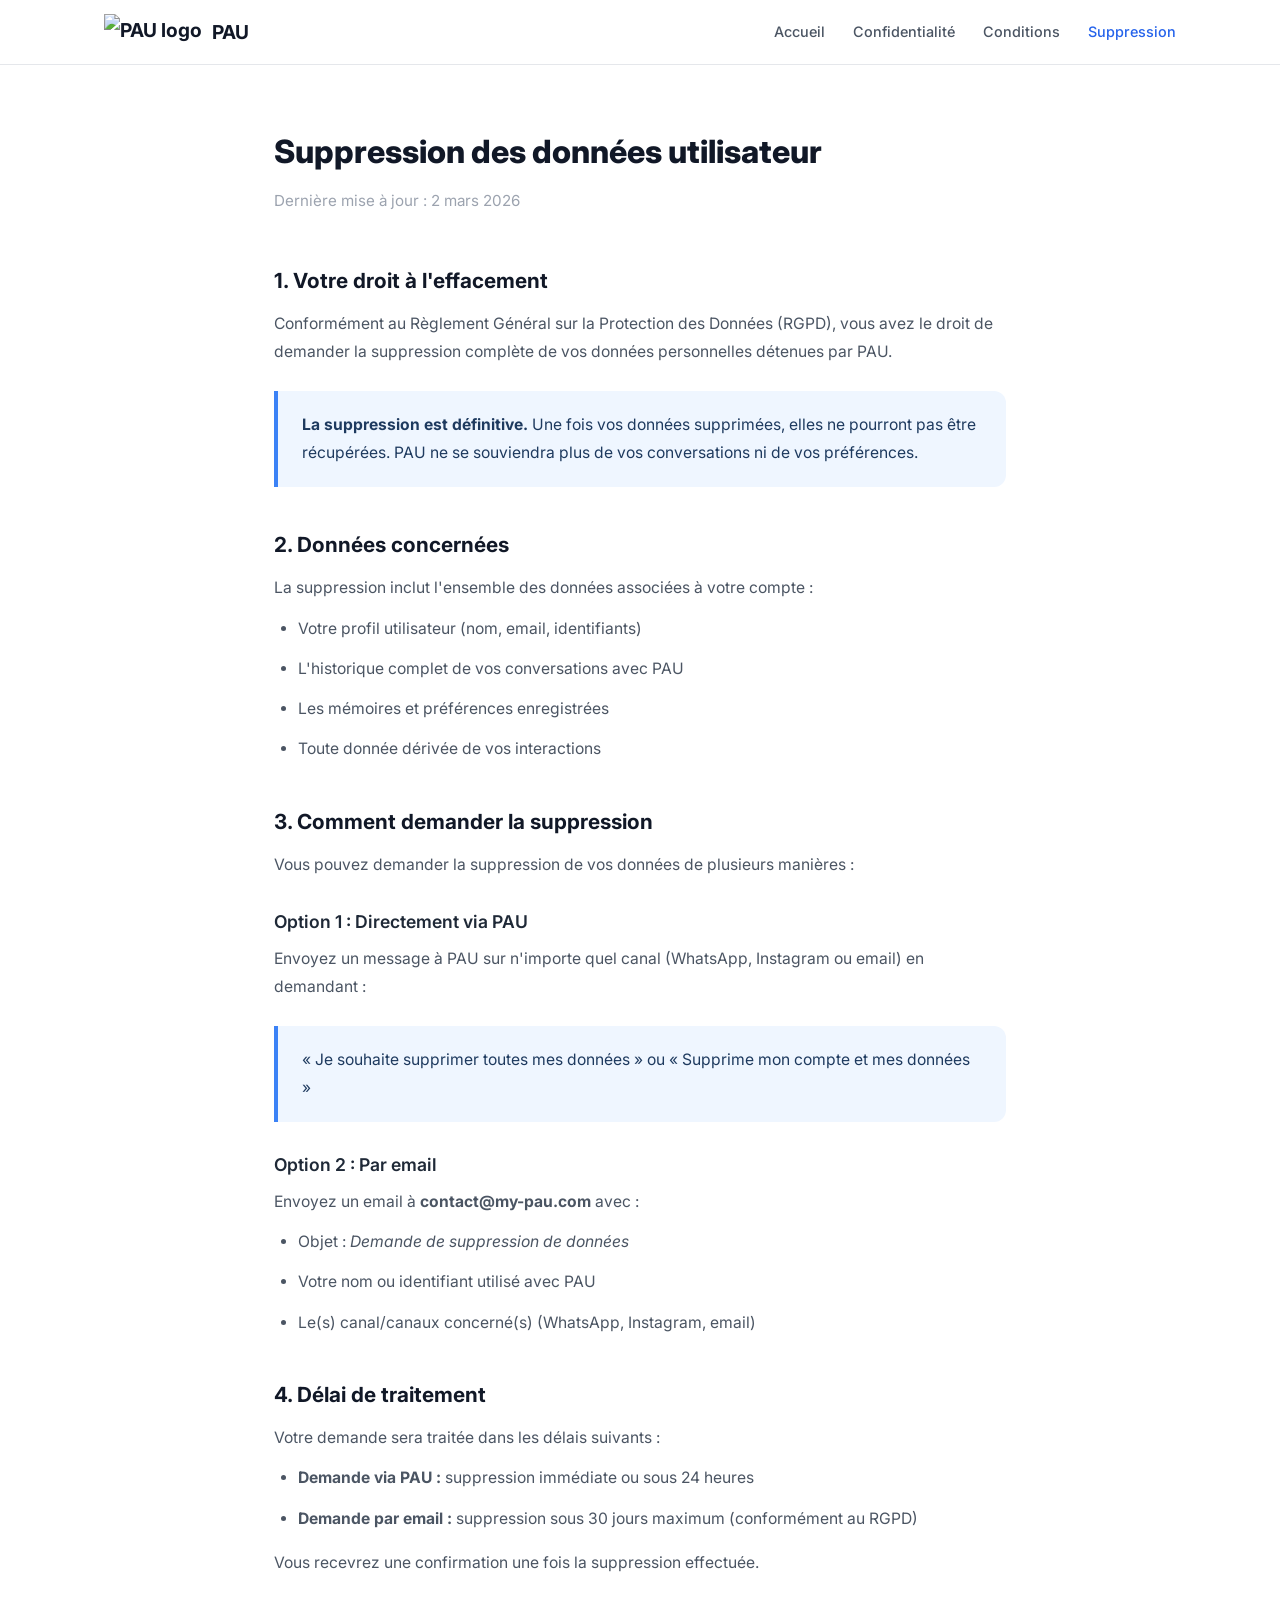
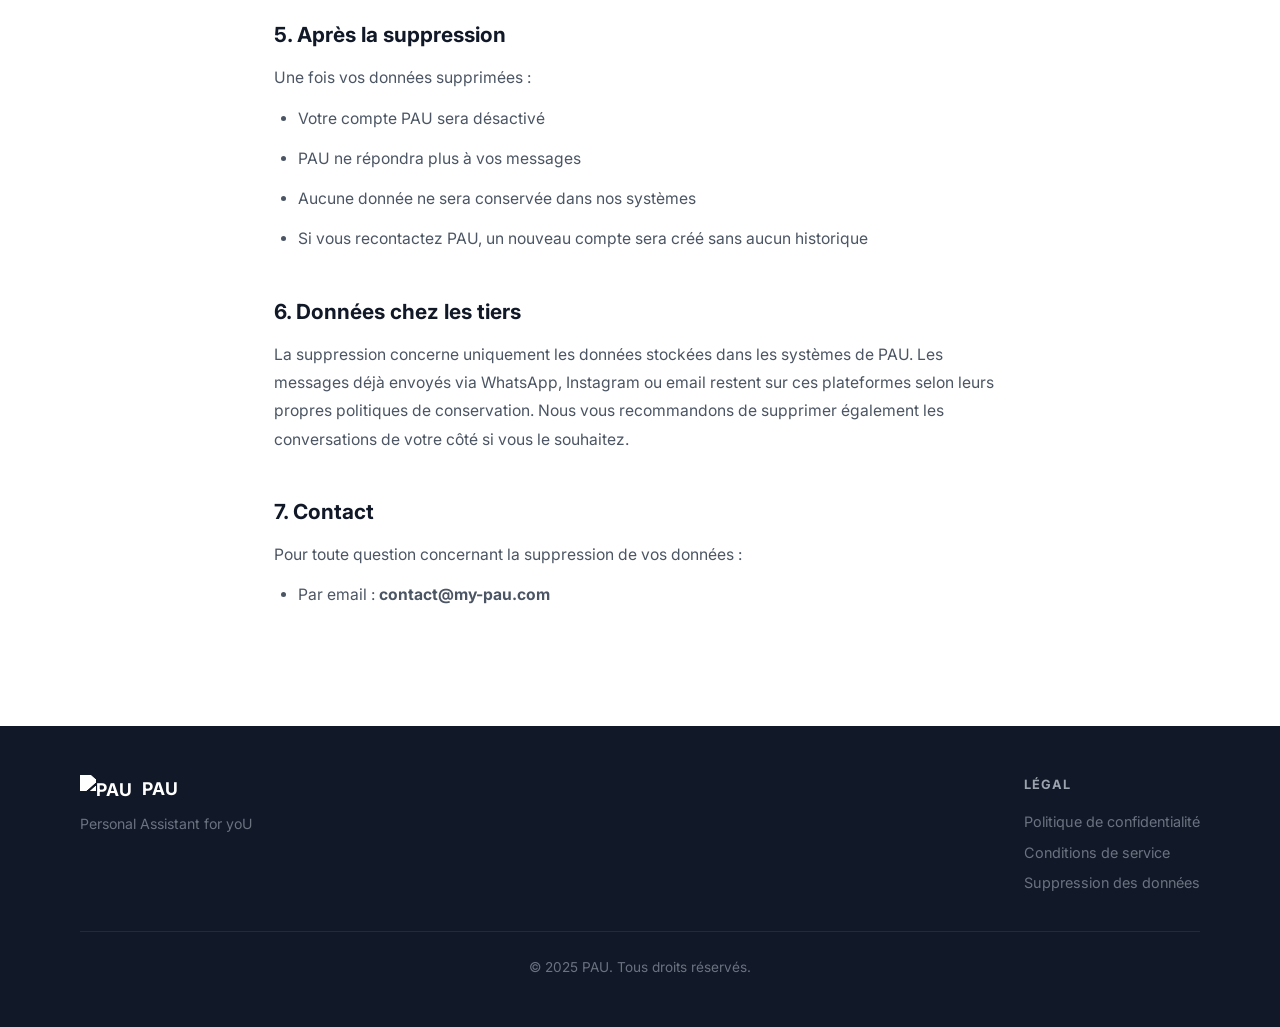
==== data-deletion.html @ 05dbeac0 "Add files via upload" ====
<!DOCTYPE html>
<html lang="fr">
<head>
  <meta charset="UTF-8" />
  <meta name="viewport" content="width=device-width, initial-scale=1.0" />
  <title>Suppression des donn&eacute;es - PAU</title>
  <link rel="preconnect" href="https://fonts.googleapis.com" />
  <link href="https://fonts.googleapis.com/css2?family=Inter:wght@400;500;600;700;800&display=swap" rel="stylesheet" />
  <link rel="stylesheet" href="style.css" />
  <link rel="icon" href="images/logo.png" type="image/png" />
</head>
<body>

  <!-- Nav -->
  <nav class="navbar">
    <div class="navbar-inner">
      <a href="index.html" class="navbar-brand">
        <img src="images/logo.png" alt="PAU logo" />
        PAU
      </a>
      <button class="menu-toggle" aria-label="Menu" onclick="document.querySelector('.navbar-links').classList.toggle('open')">
        <span></span><span></span><span></span>
      </button>
      <ul class="navbar-links">
        <li><a href="index.html">Accueil</a></li>
        <li><a href="privacy.html">Confidentialit&eacute;</a></li>
        <li><a href="terms.html">Conditions</a></li>
        <li><a href="data-deletion.html" class="active">Suppression</a></li>
      </ul>
    </div>
  </nav>

  <!-- Content -->
  <main class="page-content">
    <h1>Suppression des donn&eacute;es utilisateur</h1>
    <p class="subtitle">Derni&egrave;re mise &agrave; jour : 2 mars 2026</p>

    <h2>1. Votre droit &agrave; l'effacement</h2>
    <p>Conform&eacute;ment au R&egrave;glement G&eacute;n&eacute;ral sur la Protection des Donn&eacute;es (RGPD), vous avez le droit de demander la suppression compl&egrave;te de vos donn&eacute;es personnelles d&eacute;tenues par PAU.</p>

    <div class="info-box">
      <p><strong>La suppression est d&eacute;finitive.</strong> Une fois vos donn&eacute;es supprim&eacute;es, elles ne pourront pas &ecirc;tre r&eacute;cup&eacute;r&eacute;es. PAU ne se souviendra plus de vos conversations ni de vos pr&eacute;f&eacute;rences.</p>
    </div>

    <h2>2. Donn&eacute;es concern&eacute;es</h2>
    <p>La suppression inclut l'ensemble des donn&eacute;es associ&eacute;es &agrave; votre compte :</p>
    <ul>
      <li>Votre profil utilisateur (nom, email, identifiants)</li>
      <li>L'historique complet de vos conversations avec PAU</li>
      <li>Les m&eacute;moires et pr&eacute;f&eacute;rences enregistr&eacute;es</li>
      <li>Toute donn&eacute;e d&eacute;riv&eacute;e de vos interactions</li>
    </ul>

    <h2>3. Comment demander la suppression</h2>
    <p>Vous pouvez demander la suppression de vos donn&eacute;es de plusieurs mani&egrave;res :</p>

    <h3>Option 1 : Directement via PAU</h3>
    <p>Envoyez un message &agrave; PAU sur n'importe quel canal (WhatsApp, Instagram ou email) en demandant :</p>
    <div class="info-box">
      <p>&laquo; Je souhaite supprimer toutes mes donn&eacute;es &raquo; ou &laquo; Supprime mon compte et mes donn&eacute;es &raquo;</p>
    </div>

    <h3>Option 2 : Par email</h3>
    <p>Envoyez un email &agrave; <strong>contact@my-pau.com</strong> avec :</p>
    <ul>
      <li>Objet : <em>Demande de suppression de donn&eacute;es</em></li>
      <li>Votre nom ou identifiant utilis&eacute; avec PAU</li>
      <li>Le(s) canal/canaux concern&eacute;(s) (WhatsApp, Instagram, email)</li>
    </ul>

    <h2>4. D&eacute;lai de traitement</h2>
    <p>Votre demande sera trait&eacute;e dans les d&eacute;lais suivants :</p>
    <ul>
      <li><strong>Demande via PAU :</strong> suppression imm&eacute;diate ou sous 24 heures</li>
      <li><strong>Demande par email :</strong> suppression sous 30 jours maximum (conform&eacute;ment au RGPD)</li>
    </ul>
    <p>Vous recevrez une confirmation une fois la suppression effectu&eacute;e.</p>

    <h2>5. Apr&egrave;s la suppression</h2>
    <p>Une fois vos donn&eacute;es supprim&eacute;es :</p>
    <ul>
      <li>Votre compte PAU sera d&eacute;sactiv&eacute;</li>
      <li>PAU ne r&eacute;pondra plus &agrave; vos messages</li>
      <li>Aucune donn&eacute;e ne sera conserv&eacute;e dans nos syst&egrave;mes</li>
      <li>Si vous recontactez PAU, un nouveau compte sera cr&eacute;&eacute; sans aucun historique</li>
    </ul>

    <h2>6. Donn&eacute;es chez les tiers</h2>
    <p>La suppression concerne uniquement les donn&eacute;es stock&eacute;es dans les syst&egrave;mes de PAU. Les messages d&eacute;j&agrave; envoy&eacute;s via WhatsApp, Instagram ou email restent sur ces plateformes selon leurs propres politiques de conservation. Nous vous recommandons de supprimer &eacute;galement les conversations de votre c&ocirc;t&eacute; si vous le souhaitez.</p>

    <h2>7. Contact</h2>
    <p>Pour toute question concernant la suppression de vos donn&eacute;es :</p>
    <ul>
      <li>Par email : <strong>contact@my-pau.com</strong></li>
    </ul>
  </main>

  <!-- Footer -->
  <footer class="footer">
    <div class="footer-inner">
      <div>
        <div class="footer-brand">
          <img src="images/logo.png" alt="PAU" />
          PAU
        </div>
        <p class="footer-tagline">Personal Assistant for yoU</p>
      </div>
      <div class="footer-links">
        <div class="footer-col">
          <h4>L&eacute;gal</h4>
          <ul>
            <li><a href="privacy.html">Politique de confidentialit&eacute;</a></li>
            <li><a href="terms.html">Conditions de service</a></li>
            <li><a href="data-deletion.html">Suppression des donn&eacute;es</a></li>
          </ul>
        </div>
      </div>
    </div>
    <div class="footer-bottom">
      &copy; 2025 PAU. Tous droits r&eacute;serv&eacute;s.
    </div>
  </footer>

</body>
</html>
---- style.css ----
/* ── Reset & Base ─────────────────────────────────── */
*,
*::before,
*::after {
  margin: 0;
  padding: 0;
  box-sizing: border-box;
}

:root {
  --blue-50: #eff6ff;
  --blue-100: #dbeafe;
  --blue-200: #bfdbfe;
  --blue-400: #60a5fa;
  --blue-500: #3b82f6;
  --blue-600: #2563eb;
  --blue-700: #1d4ed8;
  --blue-900: #1e3a5f;
  --gray-50: #f9fafb;
  --gray-100: #f3f4f6;
  --gray-200: #e5e7eb;
  --gray-400: #9ca3af;
  --gray-500: #6b7280;
  --gray-600: #4b5563;
  --gray-700: #374151;
  --gray-800: #1f2937;
  --gray-900: #111827;
  --white: #ffffff;
  --radius: 16px;
  --shadow: 0 1px 3px rgba(0, 0, 0, 0.06), 0 4px 12px rgba(0, 0, 0, 0.04);
  --shadow-lg: 0 4px 24px rgba(0, 0, 0, 0.08);
}

html {
  scroll-behavior: smooth;
  font-size: 16px;
}

body {
  font-family: "Inter", -apple-system, BlinkMacSystemFont, "Segoe UI", Roboto,
    sans-serif;
  color: var(--gray-800);
  background: var(--white);
  line-height: 1.7;
  -webkit-font-smoothing: antialiased;
}

a {
  color: var(--blue-600);
  text-decoration: none;
  transition: color 0.2s;
}

a:hover {
  color: var(--blue-700);
}

img {
  max-width: 100%;
  display: block;
}

/* ── Navigation ──────────────────────────────────── */
.navbar {
  position: sticky;
  top: 0;
  z-index: 100;
  background: rgba(255, 255, 255, 0.85);
  backdrop-filter: blur(16px);
  -webkit-backdrop-filter: blur(16px);
  border-bottom: 1px solid var(--gray-200);
}

.navbar-inner {
  max-width: 1120px;
  margin: 0 auto;
  padding: 0 24px;
  height: 64px;
  display: flex;
  align-items: center;
  justify-content: space-between;
}

.navbar-brand {
  display: flex;
  align-items: center;
  gap: 10px;
  font-weight: 700;
  font-size: 1.2rem;
  color: var(--gray-900);
}

.navbar-brand img {
  height: 36px;
  width: auto;
}

.navbar-links {
  display: flex;
  gap: 28px;
  list-style: none;
}

.navbar-links a {
  font-size: 0.9rem;
  font-weight: 500;
  color: var(--gray-600);
  transition: color 0.2s;
}

.navbar-links a:hover,
.navbar-links a.active {
  color: var(--blue-600);
}

/* Hamburger (mobile) */
.menu-toggle {
  display: none;
  background: none;
  border: none;
  cursor: pointer;
  padding: 4px;
}

.menu-toggle span {
  display: block;
  width: 22px;
  height: 2px;
  background: var(--gray-700);
  margin: 5px 0;
  border-radius: 2px;
  transition: 0.3s;
}

/* ── Hero ────────────────────────────────────────── */
.hero {
  position: relative;
  overflow: hidden;
  background: linear-gradient(160deg, var(--blue-50) 0%, var(--white) 60%);
  padding: 100px 24px 80px;
  text-align: center;
}

.hero::before {
  content: "";
  position: absolute;
  top: -200px;
  right: -200px;
  width: 600px;
  height: 600px;
  background: radial-gradient(circle, rgba(59, 130, 246, 0.08) 0%, transparent 70%);
  border-radius: 50%;
}

.hero-logo {
  width: 120px;
  height: 120px;
  margin: 0 auto 32px;
  animation: float 6s ease-in-out infinite;
}

@keyframes float {
  0%, 100% { transform: translateY(0); }
  50% { transform: translateY(-10px); }
}

.hero h1 {
  font-size: clamp(2.2rem, 5vw, 3.5rem);
  font-weight: 800;
  color: var(--gray-900);
  letter-spacing: -0.03em;
  margin-bottom: 16px;
}

.hero h1 span {
  background: linear-gradient(135deg, var(--blue-500), var(--blue-700));
  -webkit-background-clip: text;
  -webkit-text-fill-color: transparent;
  background-clip: text;
}

.hero p {
  max-width: 560px;
  margin: 0 auto 40px;
  font-size: 1.15rem;
  color: var(--gray-500);
  line-height: 1.8;
}

.hero-cta {
  display: inline-flex;
  align-items: center;
  gap: 8px;
  padding: 14px 32px;
  background: var(--blue-600);
  color: var(--white);
  font-weight: 600;
  font-size: 1rem;
  border-radius: 50px;
  transition: background 0.2s, transform 0.2s;
  box-shadow: 0 4px 14px rgba(37, 99, 235, 0.3);
}

.hero-cta:hover {
  background: var(--blue-700);
  color: var(--white);
  transform: translateY(-1px);
}

/* ── Features ────────────────────────────────────── */
.features {
  max-width: 1120px;
  margin: 0 auto;
  padding: 80px 24px;
}

.features-heading {
  text-align: center;
  margin-bottom: 56px;
}

.features-heading h2 {
  font-size: 1.8rem;
  font-weight: 700;
  color: var(--gray-900);
  margin-bottom: 12px;
}

.features-heading p {
  color: var(--gray-500);
  font-size: 1.05rem;
}

.features-grid {
  display: grid;
  grid-template-columns: repeat(auto-fit, minmax(280px, 1fr));
  gap: 24px;
}

.feature-card {
  background: var(--white);
  border: 1px solid var(--gray-200);
  border-radius: var(--radius);
  padding: 32px 28px;
  transition: box-shadow 0.3s, transform 0.3s;
}

.feature-card:hover {
  box-shadow: var(--shadow-lg);
  transform: translateY(-4px);
}

.feature-icon {
  width: 48px;
  height: 48px;
  border-radius: 12px;
  display: flex;
  align-items: center;
  justify-content: center;
  font-size: 1.5rem;
  margin-bottom: 20px;
  background: var(--blue-50);
}

.feature-card h3 {
  font-size: 1.1rem;
  font-weight: 600;
  margin-bottom: 8px;
  color: var(--gray-900);
}

.feature-card p {
  font-size: 0.95rem;
  color: var(--gray-500);
  line-height: 1.7;
}

/* ── Channels ────────────────────────────────────── */
.channels {
  background: var(--gray-50);
  padding: 80px 24px;
}

.channels-inner {
  max-width: 1120px;
  margin: 0 auto;
  text-align: center;
}

.channels-inner h2 {
  font-size: 1.8rem;
  font-weight: 700;
  color: var(--gray-900);
  margin-bottom: 12px;
}

.channels-inner > p {
  color: var(--gray-500);
  font-size: 1.05rem;
  margin-bottom: 48px;
}

.channels-grid {
  display: flex;
  justify-content: center;
  gap: 32px;
  flex-wrap: wrap;
}

.channel {
  display: flex;
  flex-direction: column;
  align-items: center;
  gap: 12px;
  padding: 28px 36px;
  background: var(--white);
  border-radius: var(--radius);
  border: 1px solid var(--gray-200);
  min-width: 160px;
  transition: box-shadow 0.3s, transform 0.3s;
}

.channel:hover {
  box-shadow: var(--shadow-lg);
  transform: translateY(-4px);
}

.channel-icon {
  font-size: 2rem;
}

.channel span {
  font-weight: 600;
  color: var(--gray-700);
}

/* ── Legal / Content Pages ───────────────────────── */
.page-content {
  max-width: 780px;
  margin: 0 auto;
  padding: 60px 24px 100px;
}

.page-content h1 {
  font-size: 2rem;
  font-weight: 800;
  color: var(--gray-900);
  margin-bottom: 8px;
}

.page-content .subtitle {
  color: var(--gray-400);
  font-size: 0.95rem;
  margin-bottom: 48px;
}

.page-content h2 {
  font-size: 1.3rem;
  font-weight: 700;
  color: var(--gray-900);
  margin-top: 40px;
  margin-bottom: 12px;
}

.page-content h3 {
  font-size: 1.1rem;
  font-weight: 600;
  color: var(--gray-800);
  margin-top: 28px;
  margin-bottom: 8px;
}

.page-content p,
.page-content li {
  color: var(--gray-600);
  font-size: 0.98rem;
  line-height: 1.8;
  margin-bottom: 12px;
}

.page-content ul,
.page-content ol {
  padding-left: 24px;
  margin-bottom: 16px;
}

.page-content ul li {
  list-style: disc;
}

.page-content .info-box {
  background: var(--blue-50);
  border-left: 4px solid var(--blue-500);
  border-radius: 0 12px 12px 0;
  padding: 20px 24px;
  margin: 24px 0;
}

.page-content .info-box p {
  color: var(--blue-900);
  margin-bottom: 0;
}

.page-content .warning-box {
  background: #fef3c7;
  border-left: 4px solid #f59e0b;
  border-radius: 0 12px 12px 0;
  padding: 20px 24px;
  margin: 24px 0;
}

.page-content .warning-box p {
  color: #92400e;
  margin-bottom: 0;
}

/* ── Footer ──────────────────────────────────────── */
.footer {
  background: var(--gray-900);
  color: var(--gray-400);
  padding: 48px 24px;
}

.footer-inner {
  max-width: 1120px;
  margin: 0 auto;
  display: flex;
  justify-content: space-between;
  align-items: start;
  flex-wrap: wrap;
  gap: 32px;
}

.footer-brand {
  display: flex;
  align-items: center;
  gap: 10px;
  font-weight: 700;
  font-size: 1.1rem;
  color: var(--white);
  margin-bottom: 8px;
}

.footer-brand img {
  height: 28px;
  width: auto;
  filter: brightness(0) invert(1);
}

.footer-tagline {
  font-size: 0.88rem;
  color: var(--gray-500);
}

.footer-links {
  display: flex;
  gap: 48px;
  flex-wrap: wrap;
}

.footer-col h4 {
  font-size: 0.8rem;
  text-transform: uppercase;
  letter-spacing: 0.08em;
  color: var(--gray-400);
  margin-bottom: 12px;
}

.footer-col ul {
  list-style: none;
}

.footer-col a {
  font-size: 0.9rem;
  color: var(--gray-500);
  display: block;
  padding: 3px 0;
  transition: color 0.2s;
}

.footer-col a:hover {
  color: var(--white);
}

.footer-bottom {
  max-width: 1120px;
  margin: 32px auto 0;
  padding-top: 24px;
  border-top: 1px solid rgba(255, 255, 255, 0.08);
  text-align: center;
  font-size: 0.85rem;
  color: var(--gray-500);
}

/* ── Responsive ──────────────────────────────────── */
@media (max-width: 768px) {
  .menu-toggle {
    display: block;
  }

  .navbar-links {
    display: none;
    position: absolute;
    top: 64px;
    left: 0;
    right: 0;
    background: var(--white);
    flex-direction: column;
    padding: 16px 24px;
    gap: 12px;
    border-bottom: 1px solid var(--gray-200);
    box-shadow: var(--shadow);
  }

  .navbar-links.open {
    display: flex;
  }

  .hero {
    padding: 64px 24px 56px;
  }

  .hero-logo {
    width: 90px;
    height: 90px;
  }

  .footer-inner {
    flex-direction: column;
  }

  .footer-links {
    gap: 32px;
  }
}
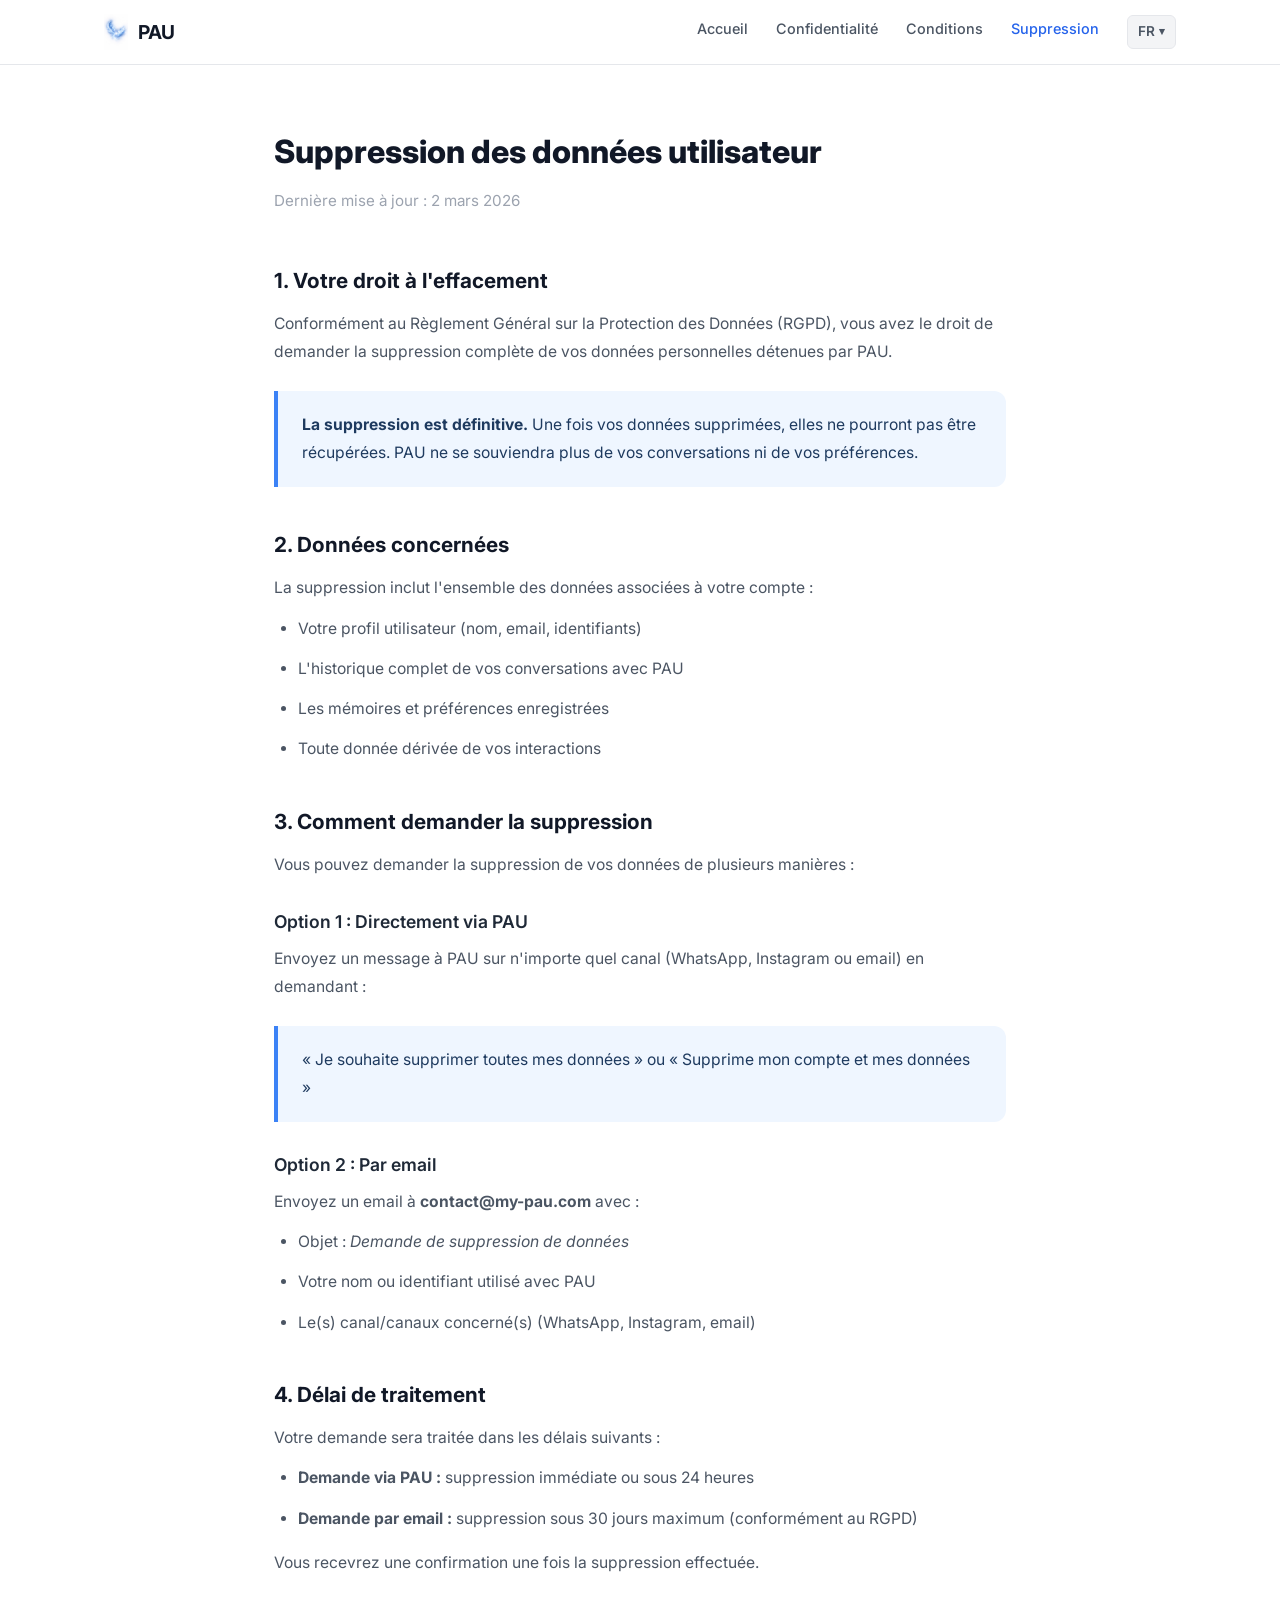
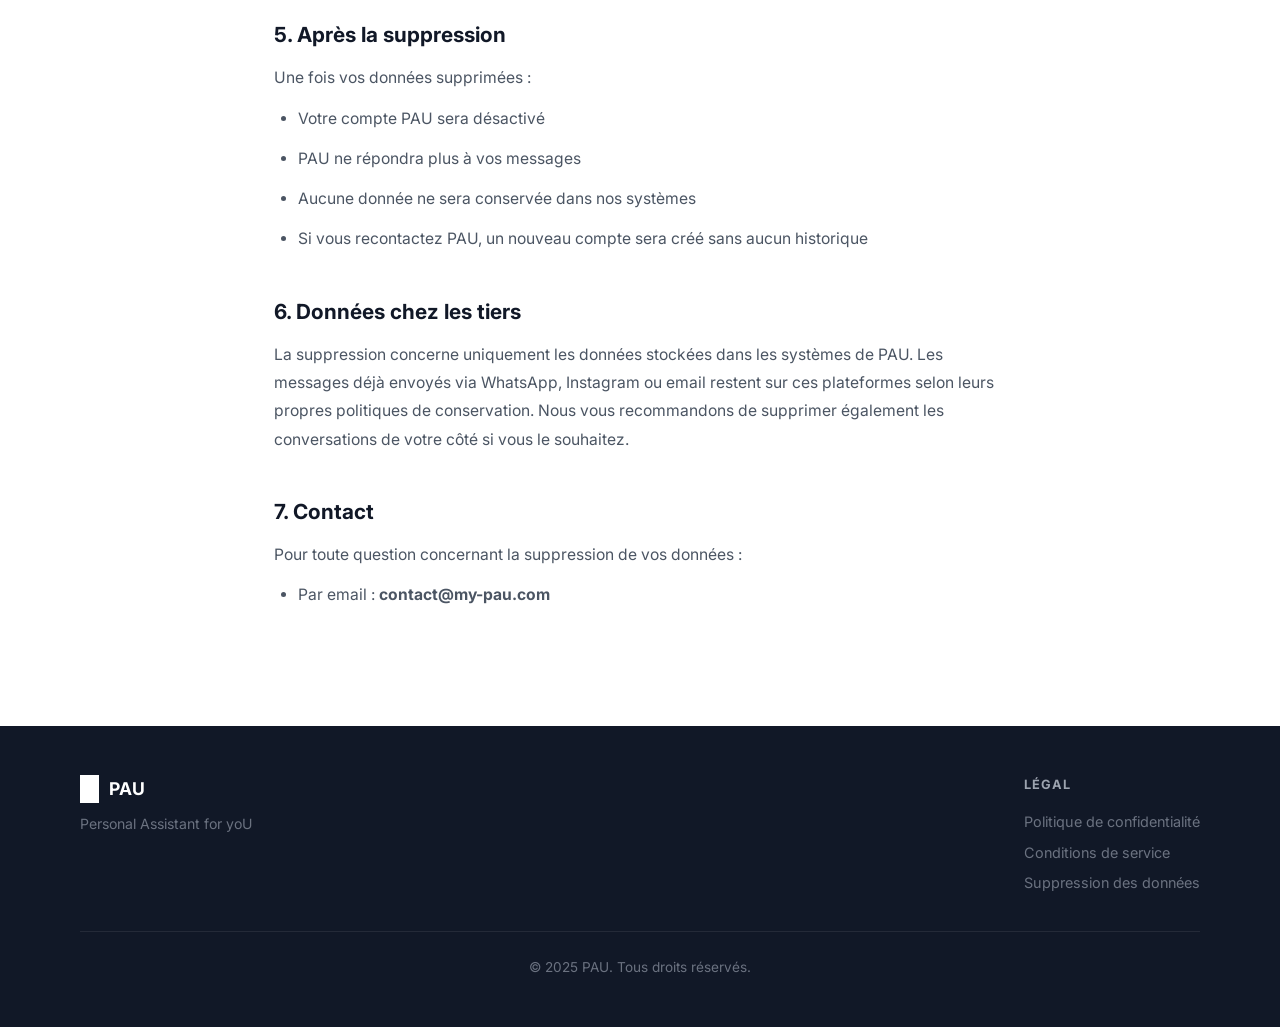
==== commit ebd8be79: "Add English and Spanish translations with language switcher - Create en/ directory with all 4 pages " ====
--- a/data-deletion.html
+++ b/data-deletion.html
@@ -26,6 +26,14 @@
         <li><a href="privacy.html">Confidentialit&eacute;</a></li>
         <li><a href="terms.html">Conditions</a></li>
         <li><a href="data-deletion.html" class="active">Suppression</a></li>
+        <li class="lang-switcher">
+          <span class="lang-current">FR</span>
+          <ul class="lang-menu">
+            <li><a href="data-deletion.html" class="active">FR</a></li>
+            <li><a href="en/data-deletion.html">EN</a></li>
+            <li><a href="es/data-deletion.html">ES</a></li>
+          </ul>
+        </li>
       </ul>
     </div>
   </nav>
--- a/style.css
+++ b/style.css
@@ -113,6 +113,77 @@
   color: var(--blue-600);
 }
 
+/* Language switcher */
+.lang-switcher {
+  position: relative;
+  cursor: pointer;
+}
+
+.lang-current {
+  display: inline-flex;
+  align-items: center;
+  gap: 4px;
+  font-size: 0.85rem;
+  font-weight: 600;
+  color: var(--gray-600);
+  background: var(--gray-100);
+  border: 1px solid var(--gray-200);
+  border-radius: 6px;
+  padding: 4px 10px;
+  transition: background 0.2s, color 0.2s;
+}
+
+.lang-current::after {
+  content: "\25BE";
+  font-size: 0.7rem;
+}
+
+.lang-switcher:hover .lang-current {
+  background: var(--blue-50);
+  color: var(--blue-600);
+  border-color: var(--blue-200);
+}
+
+.lang-menu {
+  display: none;
+  position: absolute;
+  top: 100%;
+  right: 0;
+  margin-top: 6px;
+  background: var(--white);
+  border: 1px solid var(--gray-200);
+  border-radius: 8px;
+  box-shadow: var(--shadow-lg);
+  list-style: none;
+  min-width: 60px;
+  overflow: hidden;
+  z-index: 200;
+}
+
+.lang-switcher:hover .lang-menu {
+  display: block;
+}
+
+.lang-menu li a {
+  display: block;
+  padding: 8px 16px;
+  font-size: 0.85rem;
+  font-weight: 500;
+  color: var(--gray-600);
+  text-align: center;
+  transition: background 0.15s;
+}
+
+.lang-menu li a:hover {
+  background: var(--blue-50);
+  color: var(--blue-600);
+}
+
+.lang-menu li a.active {
+  color: var(--blue-600);
+  font-weight: 700;
+}
+
 /* Hamburger (mobile) */
 .menu-toggle {
   display: none;
@@ -532,4 +603,13 @@
   .footer-links {
     gap: 32px;
   }
-}
+
+  .lang-switcher {
+    align-self: flex-start;
+  }
+
+  .lang-menu {
+    left: 0;
+    right: auto;
+  }
+}
